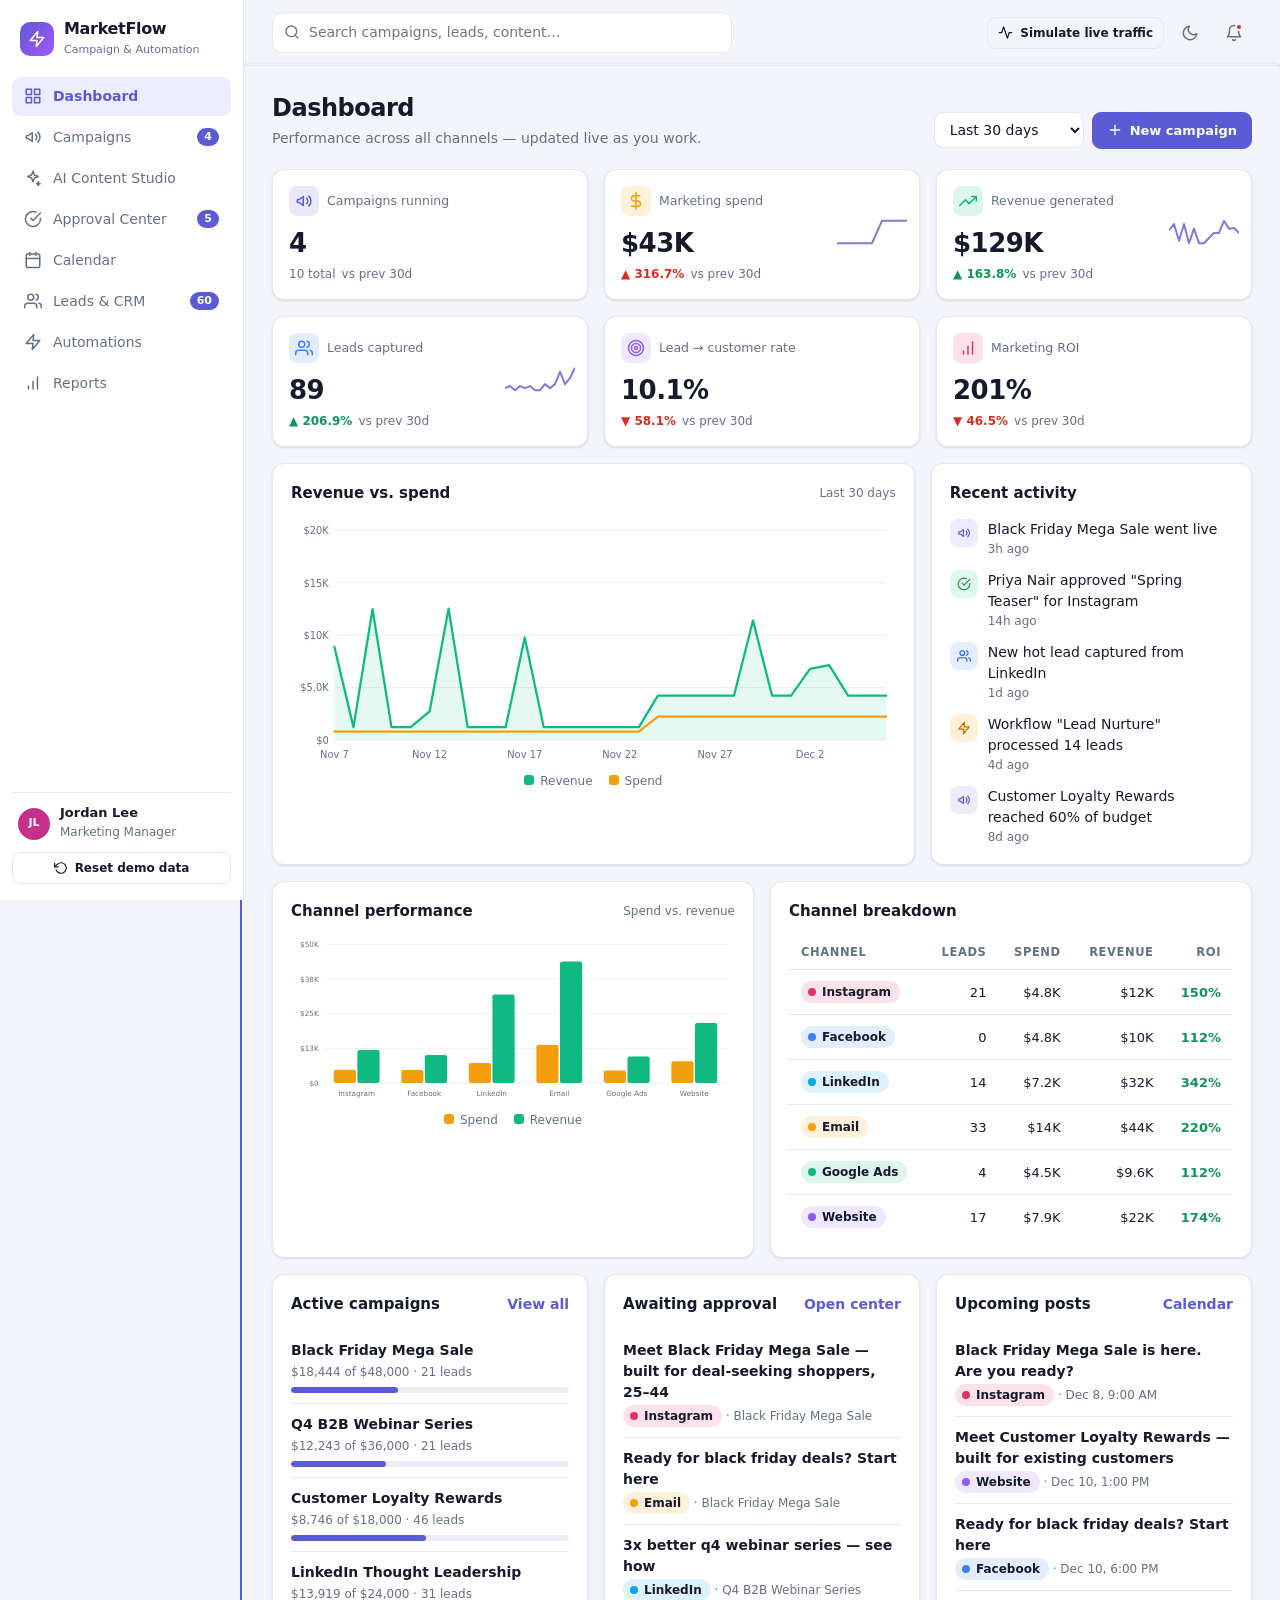
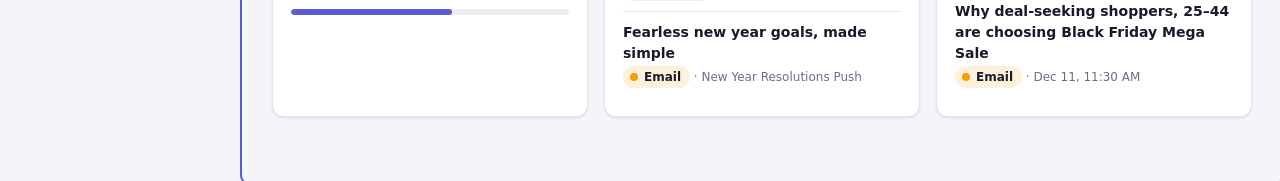
==== index.html @ bf893cd4 "Add MarketFlow marketing operations dashboard Static HTML/CSS/JS app with dashboard, campaign manage" ====
<!doctype html>
<html lang="en" data-theme="light">
<head>
  <meta charset="utf-8">
  <meta name="viewport" content="width=device-width, initial-scale=1">
  <title>MarketFlow — Marketing Campaign & Automation Platform</title>
  <meta name="description" content="MarketFlow: a static, localStorage-powered marketing operations dashboard simulating campaigns, content, approvals, CRM and automation.">
  <link rel="icon" href="data:image/svg+xml,%3Csvg xmlns='http://www.w3.org/2000/svg' viewBox='0 0 32 32'%3E%3Crect width='32' height='32' rx='8' fill='%235b5bd6'/%3E%3Cpath d='M18 5L8 18h7l-1 9 10-13h-7z' fill='white'/%3E%3C/svg%3E">
  <link rel="stylesheet" href="css/styles.css">
  <script>try{var t=JSON.parse(localStorage.getItem('marketflow.v1')||'{}').settings;document.documentElement.setAttribute('data-theme',(t&&t.theme)||(matchMedia('(prefers-color-scheme: dark)').matches?'dark':'light'))}catch(e){}</script>
</head>
<body>
  <div class="app" id="app"><div class="boot">Loading MarketFlow…</div></div>
  <noscript>MarketFlow needs JavaScript enabled.</noscript>
  <script src="js/util.js"></script>
  <script src="js/icons.js"></script>
  <script src="js/contentgen.js"></script>
  <script src="js/store.js"></script>
  <script src="js/charts.js"></script>
  <script src="js/ui.js"></script>
  <script src="js/views/dashboard.js"></script>
  <script src="js/views/campaigns.js"></script>
  <script src="js/views/studio.js"></script>
  <script src="js/views/approvals.js"></script>
  <script src="js/views/calendar.js"></script>
  <script src="js/views/leads.js"></script>
  <script src="js/views/workflows.js"></script>
  <script src="js/views/reports.js"></script>
  <script src="js/app.js"></script>
</body>
</html>
---- css/styles.css ----
/* MarketFlow — styles */
:root{--bg:#f4f5fa;--surface:#fff;--surface2:#f8f9fc;--text:#161a2b;--muted:#667085;--border:#e4e7ee;--primary:#5b5bd6;--primary-h:#4a4ac4;--primary-s:#ececfc;--on-primary:#fff;
--green:#12935a;--green-s:#e3f6ec;--amber:#b86e00;--amber-s:#fff1d6;--red:#d92d20;--red-s:#fde8e6;--blue:#2563eb;--blue-s:#e5eeff;--purple:#7c3aed;--purple-s:#efe8fd;--orange:#d9560b;--orange-s:#ffeadb;--teal:#0f8a8a;--teal-s:#dcf5f3;--grey:#5b6474;--grey-s:#eceef3;
--shadow:0 1px 2px rgba(16,24,40,.05),0 1px 3px rgba(16,24,40,.06);--shadow-l:0 20px 50px rgba(16,24,40,.22);--r:12px;--sbw:244px;--grid:#e9ecf3}
[data-theme=dark]{--bg:#0e1017;--surface:#161925;--surface2:#1b1f2d;--text:#e9ebf2;--muted:#98a1b5;--border:#272c3c;--primary:#8b8bf5;--primary-h:#a0a0fa;--primary-s:#25274a;--on-primary:#10112a;
--green:#4ade9a;--green-s:#133326;--amber:#fbbf4a;--amber-s:#3a2c0d;--red:#ff7b72;--red-s:#40191a;--blue:#7aa7ff;--blue-s:#1b2a4d;--purple:#b794ff;--purple-s:#2c2150;--orange:#ff9a5c;--orange-s:#3d2210;--teal:#4fd6d0;--teal-s:#0f3331;--grey:#aab2c4;--grey-s:#232838;--shadow:0 1px 2px rgba(0,0,0,.4);--shadow-l:0 20px 50px rgba(0,0,0,.6);--grid:#222738}
*{box-sizing:border-box}html{scroll-behavior:smooth}
body{margin:0;font:14px/1.5 Inter,system-ui,-apple-system,"Segoe UI",Roboto,sans-serif;background:var(--bg);color:var(--text);-webkit-font-smoothing:antialiased}
body.noscroll{overflow:hidden}
h1,h2,h3,h4,h5,h6,p{margin:0}h1{font-size:24px;letter-spacing:-.02em}h3{font-size:15px}h4{font-size:14px}
a{color:inherit;text-decoration:none}.link,.lnk{color:var(--primary);font-weight:600;background:none;border:0;padding:0;cursor:pointer;font:inherit;font-weight:600}.link:hover,.lnk:hover{text-decoration:underline}
button{font:inherit;color:inherit;cursor:pointer}button:disabled{opacity:.5;cursor:not-allowed}
:focus-visible{outline:2px solid var(--primary);outline-offset:2px;border-radius:6px}
.muted{color:var(--muted)}.sm{font-size:12px}small{font-size:12px;color:var(--muted)}.block{display:block}.nw{white-space:nowrap}.r{text-align:right}.center{text-align:center;padding:0 0 24px}
.sr{position:absolute;width:1px;height:1px;overflow:hidden;clip:rect(0 0 0 0)}
.ic{flex:none;vertical-align:middle}.pos{color:var(--green);font-weight:600}.neg{color:var(--red);font-weight:600}
.row{display:flex;align-items:center;gap:8px}.row.wrap{flex-wrap:wrap}.end{justify-content:flex-end}.grow{flex:1;min-width:0}.mt{margin-top:14px}.between{display:flex;justify-content:space-between;align-items:center;gap:8px}
.boot{padding:60px;text-align:center;color:var(--muted)}

/* layout */
.app{display:flex;min-height:100vh}
.sidebar{width:var(--sbw);flex:none;background:var(--surface);border-right:1px solid var(--border);display:flex;flex-direction:column;position:sticky;top:0;height:100vh;padding:16px 12px;z-index:30}
.brand{display:flex;gap:10px;align-items:center;padding:4px 8px 18px}.brand b{font-size:16px;letter-spacing:-.02em;display:block;line-height:1.1}.brand small{font-size:11px}
.logo{width:34px;height:34px;border-radius:10px;background:linear-gradient(135deg,#5b5bd6,#a855f7);color:#fff;display:grid;place-items:center}
nav{display:flex;flex-direction:column;gap:2px;flex:1;overflow:auto}
.nav-i{display:flex;align-items:center;gap:11px;padding:9px 12px;border-radius:9px;color:var(--muted);font-weight:500;transition:.15s}
.nav-i:hover{background:var(--surface2);color:var(--text)}.nav-i.on{background:var(--primary-s);color:var(--primary);font-weight:600}
.nav-c:empty{display:none}.nav-c{margin-left:auto;font-style:normal;font-size:11px;font-weight:700;background:var(--primary);color:var(--on-primary);border-radius:99px;padding:1px 7px;min-width:20px;text-align:center}
.side-f{border-top:1px solid var(--border);padding-top:12px;display:flex;flex-direction:column;gap:10px}.me{display:flex;gap:10px;align-items:center;padding:0 6px}.me b{display:block;font-size:13px;line-height:1.2}
.avatar{width:32px;height:32px;border-radius:50%;background:hsl(var(--h) 60% 48%);color:#fff;display:inline-grid;place-items:center;font-size:11px;font-weight:700;flex:none}
.main{flex:1;min-width:0;display:flex;flex-direction:column}
.topbar{position:sticky;top:0;z-index:20;display:flex;align-items:center;gap:12px;padding:12px 28px;background:color-mix(in srgb,var(--bg) 88%,transparent);backdrop-filter:blur(10px);border-bottom:1px solid var(--border)}
.gsearch{position:relative;flex:1;max-width:460px}.gsearch>span{position:absolute;left:12px;top:9px;color:var(--muted)}
.gsearch input{width:100%;padding:9px 12px 9px 36px;border:1px solid var(--border);border-radius:10px;background:var(--surface);color:var(--text)}
.gresults{display:none;position:absolute;top:44px;left:0;right:0;background:var(--surface);border:1px solid var(--border);border-radius:12px;box-shadow:var(--shadow-l);padding:6px;max-height:360px;overflow:auto}.gresults.open{display:block}
.gresults h6{font-size:11px;text-transform:uppercase;letter-spacing:.06em;color:var(--muted);padding:8px 10px 4px}.gresults a{display:flex;gap:8px;align-items:center;padding:7px 10px;border-radius:8px}.gresults a:hover{background:var(--surface2)}.pad{padding:12px}
.top-r{margin-left:auto;display:flex;align-items:center;gap:8px}
.icon-btn{width:36px;height:36px;border-radius:9px;border:1px solid transparent;background:transparent;display:inline-grid;place-items:center;color:var(--muted);position:relative}.icon-btn:hover{background:var(--surface);border-color:var(--border);color:var(--text)}
.only-m{display:none}.dotc{position:absolute;top:7px;right:8px;width:8px;height:8px;border-radius:50%;background:var(--red);border:2px solid var(--bg)}
.bell-w{position:relative}.bell-p{display:none;position:absolute;right:0;top:44px;width:340px;max-width:92vw;background:var(--surface);border:1px solid var(--border);border-radius:12px;box-shadow:var(--shadow-l);padding:6px}.bell-p.open{display:block}
.bell-h{display:flex;justify-content:space-between;padding:8px 10px;border-bottom:1px solid var(--border);margin-bottom:4px}.bell-i{display:flex;gap:10px;padding:8px 10px;font-size:13px}.bell-i small{display:block}
main{outline:0;padding:24px 28px 48px;max-width:1500px;width:100%}
.page-h{display:flex;justify-content:space-between;align-items:flex-end;gap:16px;margin-bottom:20px;flex-wrap:wrap}.page-h p{margin-top:2px}
.fade{animation:fade .35s ease}@keyframes fade{from{opacity:0;transform:translateY(6px)}to{opacity:1;transform:none}}

/* components */
.card{background:var(--surface);border:1px solid var(--border);border-radius:var(--r);padding:18px;box-shadow:var(--shadow);min-width:0}
.card-h{display:flex;justify-content:space-between;align-items:center;gap:8px;margin-bottom:14px;flex-wrap:wrap}.card-h h3{display:flex;align-items:center;gap:6px}
.grid{display:grid;gap:16px;margin-bottom:16px}.kpis{grid-template-columns:repeat(6,1fr)}.kpis5{grid-template-columns:repeat(5,1fr)}.two{grid-template-columns:1fr 1fr}.two-1{grid-template-columns:2fr 1fr}.three{grid-template-columns:repeat(3,1fr)}.seg3{grid-template-columns:repeat(4,1fr)}.span2{grid-column:span 2}
.btn{display:inline-flex;align-items:center;justify-content:center;gap:7px;padding:8px 14px;border-radius:9px;border:1px solid var(--border);background:var(--surface);font-weight:600;font-size:13px;transition:.15s;white-space:nowrap}
.btn:hover:not(:disabled){background:var(--surface2);border-color:color-mix(in srgb,var(--border) 60%,var(--muted))}
.btn.primary{background:var(--primary);border-color:var(--primary);color:var(--on-primary)}.btn.primary:hover:not(:disabled){background:var(--primary-h)}
.btn.success{background:var(--green);border-color:var(--green);color:#fff}[data-theme=dark] .btn.success{color:#0b2a1b}.btn.danger:not(.ghost){background:var(--red);border-color:var(--red);color:#fff}
.btn.ghost{background:transparent}.btn.ghost.danger{color:var(--red)}.btn.sm{padding:6px 10px;font-size:12px}.btn.block{width:100%}
.spin{width:14px;height:14px;border:2px solid currentColor;border-right-color:transparent;border-radius:50%;display:inline-block;animation:sp .6s linear infinite}@keyframes sp{to{transform:rotate(360deg)}}
.badge{display:inline-block;padding:2px 9px;border-radius:99px;font-size:11.5px;font-weight:600;white-space:nowrap}
.badge.grey{background:var(--grey-s);color:var(--grey)}.badge.amber{background:var(--amber-s);color:var(--amber)}.badge.blue{background:var(--blue-s);color:var(--blue)}.badge.green{background:var(--green-s);color:var(--green)}.badge.purple{background:var(--purple-s);color:var(--purple)}.badge.red{background:var(--red-s);color:var(--red)}.badge.orange{background:var(--orange-s);color:var(--orange)}.badge.teal{background:var(--teal-s);color:var(--teal)}
.ch{display:inline-flex;align-items:center;gap:6px;font-size:12px;font-weight:600;padding:2px 9px 2px 7px;border-radius:99px;background:color-mix(in srgb,var(--c) 14%,transparent);color:var(--text);white-space:nowrap}.ch i{width:8px;height:8px;border-radius:50%;background:var(--c)}
.dots{display:flex;gap:4px}.dots i{width:10px;height:10px;border-radius:50%}.dots.lab{flex-wrap:wrap;margin-top:6px}
.bar{height:6px;background:var(--grey-s);border-radius:9px;overflow:hidden;margin-top:6px}.bar i{display:block;height:100%;background:var(--primary);border-radius:9px;transition:width .6s}.bar.sm{height:4px;width:80px}.bar.tall{height:10px}.bar i.hot{background:var(--red)}.bar i.warm{background:var(--orange)}.bar i.cold{background:var(--blue)}
.delta{font-size:12px;font-weight:700}.delta.up{color:var(--green)}.delta.down{color:var(--red)}.delta.flat{color:var(--muted)}
.kpi{display:flex;flex-direction:column;gap:2px;position:relative;overflow:hidden;padding:16px}.kpi-h{display:flex;align-items:center;gap:8px;font-size:12.5px}.kpi-i{width:30px;height:30px;border-radius:8px;display:grid;place-items:center;color:var(--c);background:color-mix(in srgb,var(--c) 14%,transparent)}
.kpi-v{font-size:26px;font-weight:700;letter-spacing:-.02em;margin-top:6px}.kpi-f{display:flex;gap:6px;align-items:center}.sec .btn{text-transform:none;letter-spacing:0;color:var(--text)}.kpi-s{position:absolute;right:12px;top:48px;width:70px;height:28px;color:var(--c,var(--primary));opacity:.8}.kpi.sm .kpi-v{font-size:22px}.spark{width:100%;height:100%}
.feed{list-style:none;padding:0;margin:0;display:flex;flex-direction:column;gap:12px}.feed li,.bell-i{display:flex;gap:10px}.feed small,.bell-i small{display:block}
.ai{width:28px;height:28px;border-radius:8px;display:grid;place-items:center;flex:none;background:var(--primary-s);color:var(--primary)}.ai.lead{background:var(--blue-s);color:var(--blue)}.ai.approval{background:var(--green-s);color:var(--green)}.ai.workflow{background:var(--amber-s);color:var(--amber)}.ai.calendar{background:var(--purple-s);color:var(--purple)}
.mini-row{display:block;width:100%;text-align:left;background:none;border:0;border-bottom:1px solid var(--border);padding:10px 0;cursor:pointer}.mini-row:last-child{border:0}.mini-row:hover b{color:var(--primary)}.mini-row small{display:block;margin-top:2px}
.empty{text-align:center;padding:30px 16px;color:var(--muted)}.empty .ic{opacity:.5}.empty h4{color:var(--text);margin:8px 0 2px}
/* tables */
.tbl-w{overflow-x:auto}.tbl{width:100%;border-collapse:collapse;font-size:13px}.tbl th{text-align:left;font-size:11.5px;text-transform:uppercase;letter-spacing:.05em;color:var(--muted);font-weight:600;padding:8px 12px;border-bottom:1px solid var(--border);white-space:nowrap}.tbl th.r{text-align:right}
.tbl td{padding:11px 12px;border-bottom:1px solid var(--border);vertical-align:middle}.tbl tr:last-child td{border-bottom:0}.tbl.hover tbody tr{cursor:pointer}.tbl.hover tbody tr:hover,.tbl.hover tbody tr:focus-visible{background:var(--surface2)}
.th-b{background:none;border:0;padding:0;font:inherit;text-transform:inherit;letter-spacing:inherit;color:inherit;font-weight:inherit;display:inline-flex;gap:4px;align-items:center}.th-b:hover{color:var(--text)}.arr{font-size:9px;color:var(--primary)}
.who{display:flex;gap:10px;align-items:center}
.toolbar{display:flex;gap:10px;flex-wrap:wrap;margin-bottom:12px}.search{position:relative;flex:1;min-width:220px}.search .ic{position:absolute;left:11px;top:9px;color:var(--muted)}
input,select,textarea{font:inherit;color:var(--text);background:var(--surface);border:1px solid var(--border);border-radius:9px;padding:8px 11px;width:100%}.search input{padding-left:34px}
select{width:auto;padding-right:28px}.f select,.sel select{width:100%}textarea{resize:vertical}input:disabled,textarea[readonly],select:disabled{background:var(--surface2);color:var(--muted)}
input:focus,select:focus,textarea:focus{outline:2px solid color-mix(in srgb,var(--primary) 40%,transparent);border-color:var(--primary)}
input[type=checkbox]{width:auto;accent-color:var(--primary)}
.pager{display:flex;justify-content:space-between;align-items:center;padding-top:12px;gap:8px;flex-wrap:wrap}.pg{min-width:30px;height:30px;border:1px solid var(--border);background:var(--surface);border-radius:8px;margin-left:4px}.pg.on{background:var(--primary);color:var(--on-primary);border-color:var(--primary)}
.pipe{display:flex;gap:10px;margin-bottom:16px;overflow-x:auto;padding-bottom:2px}.pipe-i{flex:1;min-width:110px;text-align:left;background:var(--surface);border:1px solid var(--border);border-radius:var(--r);padding:12px 14px}.pipe-i b{display:block;font-size:20px}.pipe-i span{color:var(--muted);font-size:12.5px}.pipe-i.on{border-color:var(--primary);background:var(--primary-s)}
.tabs{display:flex;gap:4px;border-bottom:1px solid var(--border);margin-bottom:16px;overflow-x:auto}.tab{background:none;border:0;padding:10px 14px;color:var(--muted);font-weight:600;border-bottom:2px solid transparent;white-space:nowrap}.tab.on{color:var(--primary);border-color:var(--primary)}.tab em{font-style:normal;margin-left:6px;background:var(--grey-s);color:var(--grey);border-radius:99px;font-size:11px;padding:1px 7px}.tab.on em{background:var(--primary-s);color:var(--primary)}
.seg{display:inline-flex;border:1px solid var(--border);border-radius:9px;overflow:hidden;background:var(--surface)}.seg button{border:0;background:none;padding:7px 14px;font-weight:600;color:var(--muted)}.seg button.on{background:var(--primary);color:var(--on-primary)}
.chips{display:flex;flex-wrap:wrap;gap:8px}.chip-c{cursor:pointer}.chip-c input{position:absolute;opacity:0}.chip-c span{display:inline-block;padding:5px 12px;border-radius:99px;border:1px solid var(--border);font-weight:600;font-size:12.5px}.chip-c input:checked+span{background:color-mix(in srgb,var(--c) 16%,transparent);border-color:var(--c)}.chip-c input:focus-visible+span{outline:2px solid var(--primary)}
.chip-f{display:inline-flex;align-items:center;gap:6px;border:1px solid var(--border);background:var(--surface);border-radius:99px;padding:4px 11px;font-size:12px;font-weight:600;opacity:.5}.chip-f i{width:8px;height:8px;border-radius:50%;background:var(--c)}.chip-f.on{opacity:1;border-color:var(--c)}
/* forms */
.form{display:grid;grid-template-columns:1fr 1fr;gap:14px}.form.one{grid-template-columns:1fr}.f{display:flex;flex-direction:column;gap:5px;font-weight:600;font-size:12.5px;border:0;padding:0;margin:0;min-width:0}.f legend{padding:0;margin-bottom:6px}.full{grid-column:1/-1}.f small{font-weight:400}.f.check{flex-direction:row;align-items:center;font-weight:500}
.dur{flex-direction:row;gap:10px}.dur label{flex:1;display:flex;flex-direction:column;gap:5px}.err{color:var(--red);font-size:12.5px;min-height:0}
.banner{display:flex;gap:10px;padding:10px 12px;border-radius:10px;margin-bottom:12px;font-size:13px;align-items:flex-start}.banner.red{background:var(--red-s);color:var(--red)}.banner.orange{background:var(--orange-s);color:var(--orange)}.banner.blue{background:var(--blue-s);color:var(--blue)}.banner.amber{background:var(--amber-s);color:var(--amber)}.banner b,.banner div{color:inherit}.banner .lnk{color:inherit;text-decoration:underline}
/* overlays */
.modal-ov,.drawer-ov{position:fixed;inset:0;background:rgba(8,10,20,.5);z-index:100;display:flex;opacity:0;transition:opacity .2s;backdrop-filter:blur(2px)}.modal-ov{align-items:center;justify-content:center;padding:16px}.drawer-ov{justify-content:flex-end}.show{opacity:1}
.modal{background:var(--surface);border-radius:16px;width:100%;max-width:540px;max-height:92vh;display:flex;flex-direction:column;box-shadow:var(--shadow-l);transform:translateY(12px) scale(.98);transition:.2s}.modal.sm{max-width:420px}.modal.lg{max-width:780px}.show .modal{transform:none}
.drawer{background:var(--surface);width:100%;max-width:560px;height:100%;display:flex;flex-direction:column;box-shadow:var(--shadow-l);transform:translateX(30px);transition:.22s}.show .drawer{transform:none}
.modal-h,.drawer-h{display:flex;justify-content:space-between;align-items:center;gap:10px;padding:16px 20px;border-bottom:1px solid var(--border)}.modal-h h3,.drawer-h h3{font-size:16px;display:flex;gap:10px;align-items:center;flex-wrap:wrap}
.modal-b,.drawer-b{padding:20px;overflow:auto;flex:1}.modal-b{display:flex;flex-direction:column;gap:12px}.modal-b>*{flex:none}.modal-f,.drawer-f{display:flex;justify-content:flex-end;gap:8px;padding:14px 20px;border-top:1px solid var(--border);flex-wrap:wrap}
.pv-mini{margin-bottom:14px;max-height:240px;overflow:auto}
#toasts{position:fixed;right:18px;bottom:18px;z-index:200;display:flex;flex-direction:column;gap:8px;max-width:min(380px,calc(100vw - 36px))}
.toast{display:flex;gap:10px;align-items:flex-start;padding:12px 14px;background:var(--text);color:var(--bg);border-radius:12px;box-shadow:var(--shadow-l);transform:translateY(12px);opacity:0;transition:.25s;font-size:13px}.toast.show{transform:none;opacity:1}.toast .t-ic{color:#4ade9a}.toast.error .t-ic{color:#ff8a80}.toast.info .t-ic{color:#8fb4ff}.toast .badge{margin-right:2px}
.tip{position:fixed;z-index:300;pointer-events:none;background:var(--text);color:var(--bg);padding:7px 10px;border-radius:8px;font-size:12px;box-shadow:var(--shadow-l);display:none}.tip .dot{display:inline-block;width:8px;height:8px;border-radius:50%;margin-right:5px}
#topbar-load{position:fixed;top:0;left:0;height:3px;background:linear-gradient(90deg,var(--primary),#a855f7);z-index:300;width:0}
.skel{background:linear-gradient(90deg,var(--surface) 25%,var(--surface2) 50%,var(--surface) 75%);background-size:200% 100%;animation:sh 1.1s infinite;border-radius:var(--r);height:96px;border:1px solid var(--border)}.skel.big{height:260px}.skel-grid{display:grid;grid-template-columns:repeat(4,1fr);gap:16px;margin-bottom:16px}.skel-grid.two{grid-template-columns:1fr 1fr}.skel-grid+.skel{margin-bottom:16px}@keyframes sh{to{background-position:-200% 0}}
.shimmer{animation:sh 1s infinite;background:linear-gradient(90deg,transparent 25%,var(--surface2) 50%,transparent 75%);background-size:200% 100%}
/* charts */
.chart{width:100%;height:auto;display:block}.chart .gl{stroke:var(--grid);stroke-width:1}.chart .axis{fill:var(--muted);font-size:10.5px}.chart .hit{fill:transparent}.chart .hit:hover{fill:var(--primary);opacity:.07}.chart .cbar{transition:opacity .15s}.chart .cbar:hover{opacity:.8}
.legend{display:flex;gap:16px;justify-content:center;margin-top:8px;font-size:12px;color:var(--muted)}.legend i{display:inline-block;width:10px;height:10px;border-radius:3px;margin-right:6px}
.donut{display:flex;align-items:center;gap:16px;flex-wrap:wrap;justify-content:center}.donut svg{width:170px;height:170px;flex:none}.d-big{font-size:26px;font-weight:700;fill:var(--text)}.d-small{font-size:11px;fill:var(--muted)}.dseg{cursor:pointer}.d-leg{list-style:none;padding:0;margin:0;flex:1;min-width:140px;display:flex;flex-direction:column;gap:6px}.d-leg li{display:flex;align-items:center;gap:8px;font-size:12.5px}.d-leg i{width:10px;height:10px;border-radius:3px}.d-leg span{flex:1}
.hbars{display:flex;flex-direction:column;gap:10px}.hb{display:grid;grid-template-columns:minmax(90px,36%) 1fr 62px;gap:10px;align-items:center;font-size:12.5px}.hb-l{white-space:nowrap;overflow:hidden;text-overflow:ellipsis}.hb-t{background:var(--grey-s);border-radius:6px;height:14px;overflow:hidden}.hb-f{height:100%;border-radius:6px;transition:width .6s}.hb-v{text-align:right;font-weight:600}
.funnel{display:flex;flex-direction:column;gap:10px}.fn{display:grid;grid-template-columns:1fr 130px;gap:12px;align-items:center}.fn-bar{background:var(--primary);color:var(--on-primary);border-radius:8px;padding:8px 12px;font-weight:600;font-size:12.5px;min-width:90px;transition:width .6s}.fn-v b{display:block}
.top-c{list-style:none;margin:0;padding:0}.top-c li{display:flex;gap:12px;align-items:center;padding:10px 0;border-bottom:1px solid var(--border)}.top-c li:last-child{border:0}.rk{width:24px;height:24px;border-radius:50%;background:var(--primary-s);color:var(--primary);display:grid;place-items:center;font-weight:700;font-size:12px;flex:none}
/* detail */
.stepper{display:flex;margin-bottom:16px}.step{flex:1;display:flex;flex-direction:column;align-items:center;gap:4px;font-size:11px;color:var(--muted);position:relative}.step i{width:24px;height:24px;border-radius:50%;background:var(--grey-s);display:grid;place-items:center;font-style:normal;font-weight:700;font-size:11px;z-index:1}.step::before{content:"";position:absolute;top:12px;left:-50%;width:100%;height:2px;background:var(--grey-s)}.step:first-child::before{display:none}.step.done i,.step.now i{background:var(--primary);color:var(--on-primary)}.step.done::before,.step.now::before{background:var(--primary)}.step.now span{color:var(--primary);font-weight:700}
.brief{margin-bottom:14px;color:var(--muted)}.kv{display:grid;grid-template-columns:1fr 1fr;gap:12px;margin:14px 0}.kv div small,.mgrid small{display:block}.kv b{font-weight:600}
.mgrid{display:grid;grid-template-columns:repeat(3,1fr);gap:10px;margin-bottom:14px}.mgrid>div{background:var(--surface2);border-radius:10px;padding:10px 12px}.mgrid b{font-size:17px}.mgrid.sm b{font-size:15px}
.sec{margin:18px 0 8px;font-size:12px;text-transform:uppercase;letter-spacing:.06em;color:var(--muted)}.clist{list-style:none;margin:0;padding:0}.clist li{display:flex;gap:10px;align-items:center;padding:8px 0;border-bottom:1px solid var(--border)}.clist li a,.clist li .lnk{flex:1;min-width:0;display:flex;gap:8px;align-items:center;overflow:hidden;color:var(--text)}.clist .t{overflow:hidden;text-overflow:ellipsis;white-space:nowrap}
.lead-h{display:flex;gap:14px;align-items:center;margin-bottom:6px}.lead-h .avatar{width:52px;height:52px;font-size:17px}.lead-h>div{flex:1}
.score{display:inline-flex;align-items:center;gap:6px;font-size:12px;font-weight:600;padding:2px 10px 2px 3px;border-radius:99px}.score b{background:var(--sc);border-radius:99px;min-width:26px;text-align:center;padding:1px 6px;font-size:12px;color:#fff}.score.hot{--sc:#d92d20;color:var(--red);background:var(--red-s)}.score.warm{--sc:#d9560b;color:var(--orange);background:var(--orange-s)}.score.cold{--sc:#2563eb;color:var(--blue);background:var(--blue-s)}.scorebar{margin:14px 0}
.tl{list-style:none;padding:0;margin:0;display:flex;flex-direction:column;gap:12px}.tl li{display:flex;gap:10px}.tl small{display:block}.ti{width:24px;height:24px;border-radius:50%;background:var(--primary-s);color:var(--primary);display:grid;place-items:center;flex:none}
.seg-c{text-align:left;display:flex;flex-direction:column;gap:2px;cursor:pointer}.seg-c.plain{cursor:default}.seg-c b{font-size:28px;letter-spacing:-.02em}.seg-c.hot{border-left:4px solid var(--red)}.seg-c.warm{border-left:4px solid var(--orange)}.seg-c.cold{border-left:4px solid var(--blue)}.seg-c.on{outline:2px solid var(--primary)}.seg-c span{font-weight:600;color:var(--muted)}
/* studio */
.studio{display:grid;grid-template-columns:360px 1fr;gap:16px;align-items:start}.col{display:flex;flex-direction:column;gap:16px;min-width:0}.col.wide{display:grid;grid-template-columns:1fr 1fr;align-items:start}.col.wide>.card:only-child{grid-column:1/-1}
.libs{display:flex;flex-direction:column;gap:6px;max-height:420px;overflow:auto}.lib{display:flex;flex-wrap:wrap;gap:6px 8px;align-items:center;text-align:left;border:1px solid var(--border);background:var(--surface);border-radius:10px;padding:8px 10px}.lib.on{border-color:var(--primary);background:var(--primary-s)}.lib .t{flex-basis:100%;order:3;font-size:12.5px;overflow:hidden;text-overflow:ellipsis;white-space:nowrap}
.ideas{display:flex;flex-direction:column;gap:6px;margin-top:4px}.idea{text-align:left;border:1px dashed var(--border);background:var(--surface2);border-radius:8px;padding:7px 10px;font-size:12.5px}.idea:hover{border-color:var(--primary)}
.pv-wrap{display:flex;justify-content:center;border-radius:10px;padding:4px}
.pv{background:var(--surface);border:1px solid var(--border);border-radius:12px;overflow:hidden;width:100%;max-width:420px;font-size:13px;color:var(--text);text-align:left}.pv p{padding:8px 12px;line-height:1.45}.pv.compact{font-size:12px}.pv.compact .pv-img{aspect-ratio:2/1}
.pv-top{display:flex;gap:10px;align-items:center;padding:10px 12px}.pv-top small{display:block;line-height:1.1}.pv-top b{font-size:13px;line-height:1.2;display:block}.pv-av{width:34px;height:34px;border-radius:50%;background:linear-gradient(135deg,#5b5bd6,#a855f7);color:#fff;display:grid;place-items:center;font-size:11px;font-weight:800;flex:none}
.pv-img{aspect-ratio:1;background:linear-gradient(135deg,hsl(var(--h) 75% 55%),hsl(calc(var(--h) + 50) 75% 42%));display:grid;place-items:center;padding:20px;text-align:center;color:#fff;font-weight:800;font-size:19px;line-height:1.2;text-shadow:0 2px 10px rgba(0,0,0,.25)}.pv-img.wide{aspect-ratio:1.91}.pv-img.short{aspect-ratio:2.4;font-size:16px}
.pv-acts{display:flex;gap:14px;padding:8px 12px 0}.pv-acts.txt{justify-content:space-around;border-top:1px solid var(--border);margin-top:8px;padding:8px;color:var(--muted);font-size:12px}.pv-acts.txt span{display:inline-flex;gap:5px;align-items:center}
.pv-tags{display:block;padding:0 12px 10px;color:var(--blue);font-size:12.5px}.pv-cta{display:flex;justify-content:space-between;align-items:center;gap:10px;background:var(--surface2);padding:10px 12px}.pv-cta b{display:block;font-size:12.5px}.pv-cta button{border:0;background:var(--grey-s);padding:6px 12px;border-radius:6px;font-weight:600;font-size:12px}
.em .em-h{padding:10px 14px;background:var(--surface2);border-bottom:1px solid var(--border);display:flex;flex-direction:column;gap:2px}.em-b{padding-bottom:14px}.em-hero{background:linear-gradient(135deg,hsl(var(--h) 70% 52%),hsl(calc(var(--h) + 40) 70% 40%));color:#fff;font-weight:800;font-size:18px;padding:26px 18px;line-height:1.2}.em-b p{padding:12px 16px}
.em-btn{display:inline-block;margin:0 16px;background:var(--primary);color:var(--on-primary);padding:8px 18px;border-radius:8px;font-weight:700;font-size:13px}
.ga{padding:12px 14px}.ga h4{color:var(--blue);font-size:17px;margin:4px 0 2px;font-weight:500}.ga p{padding:0;color:var(--muted)}.ga small b{border:1px solid currentColor;border-radius:4px;padding:0 4px;margin-right:4px;color:var(--text)}
.web-bar{display:flex;gap:5px;align-items:center;background:var(--surface2);padding:8px 12px;border-bottom:1px solid var(--border)}.web-bar i{width:9px;height:9px;border-radius:50%;background:var(--grey-s)}.web-bar span{margin-left:8px;font-size:11px;color:var(--muted)}.web-hero{padding:24px 18px 20px;background:linear-gradient(135deg,hsl(var(--h) 80% 96%),hsl(calc(var(--h) + 40) 80% 92%));color:#1a1d29}.web-hero h4{font-size:20px;line-height:1.2}.web-hero p{padding:8px 0 12px}.web-hero .em-btn{margin:0}
/* approvals */
.ap-list{display:flex;flex-direction:column;gap:14px}.ap-card{display:grid;grid-template-columns:320px 1fr;gap:18px;background:var(--surface);border:1px solid var(--border);border-radius:var(--r);padding:16px;box-shadow:var(--shadow)}.ap-info{display:flex;flex-direction:column;gap:8px;min-width:0}.ap-pv{max-height:380px;overflow:auto;border-radius:10px}
.thread{display:flex;flex-direction:column;gap:8px}.cm{background:var(--surface2);border-radius:10px;padding:8px 12px}.cm p{padding:2px 0 0;font-size:13px}
/* calendar */
.cal-bar{display:flex;justify-content:space-between;align-items:center;gap:12px;flex-wrap:wrap;margin-bottom:14px}.cal-t{font-size:18px;min-width:190px;text-align:center}
.cal-h{display:grid;grid-template-columns:repeat(7,1fr);font-size:11.5px;color:var(--muted);text-transform:uppercase;letter-spacing:.05em;font-weight:600;margin-bottom:6px;padding:0 4px}
.cal-g{display:grid;grid-template-columns:repeat(7,1fr);border-top:1px solid var(--border);border-left:1px solid var(--border)}
.cal-c{border-right:1px solid var(--border);border-bottom:1px solid var(--border);min-height:112px;padding:4px;display:flex;flex-direction:column;gap:3px;min-width:0;transition:background .1s}.cal.week .cal-c{min-height:360px}.cal-c.out{background:var(--surface2);opacity:.6}.cal-c.past .dn{opacity:.5}.cal-c.today{background:var(--primary-s)}.cal-c.over{background:color-mix(in srgb,var(--primary) 18%,transparent);outline:2px dashed var(--primary);outline-offset:-3px}
.dn{font-size:12px;font-weight:700;padding:2px 4px}.cal-c.today .dn{color:var(--primary)}.dn small{display:inline;text-transform:uppercase;margin-right:3px}.more{padding-left:6px}
.cal-ev{display:flex;align-items:center;gap:5px;background:color-mix(in srgb,var(--c) 16%,var(--surface));border-left:3px solid var(--c);border-radius:5px;padding:2px 6px;font-size:11.5px;cursor:pointer;overflow:hidden;white-space:nowrap}.cal-ev[draggable=true]{cursor:grab}.cal-ev.drag{opacity:.4}.cal-ev i{display:none}.cal-ev .tm{font-weight:700;flex:none}.cal-ev .tt{overflow:hidden;text-overflow:ellipsis}
.cal-ev.published{opacity:.6}.cal-ev.pending{border-left-style:dashed;background:repeating-linear-gradient(45deg,color-mix(in srgb,var(--c) 10%,var(--surface)),color-mix(in srgb,var(--c) 10%,var(--surface)) 6px,var(--surface) 6px,var(--surface) 12px)}
.unsched{display:flex;flex-wrap:wrap;gap:8px;align-items:center;background:var(--teal-s);border-radius:10px;padding:10px 12px;margin-bottom:14px}.unsched b{color:var(--teal);display:flex;gap:6px;align-items:center;font-size:12.5px}.unsched .cal-ev{max-width:260px}
.lg2{margin-top:12px}.lg2 i{border-radius:3px}.ev-s{background:var(--primary)}.ev-p{background:repeating-linear-gradient(45deg,var(--primary),var(--primary) 2px,transparent 2px,transparent 4px)}.ev-d{background:var(--grey)}
.cal-d{display:grid;grid-template-columns:1fr 1fr;gap:20px}
/* workflows */
.wf-layout{display:grid;grid-template-columns:280px 1fr;gap:16px;margin-bottom:16px;align-items:start}.wf-list{display:flex;flex-direction:column;gap:8px}.wf-i{display:flex;justify-content:space-between;align-items:center;gap:8px;background:var(--surface);border:1px solid var(--border);border-radius:var(--r);padding:12px 14px;cursor:pointer}.wf-i.on{border-color:var(--primary);background:var(--primary-s)}.wf-i small{display:block}
.switch{width:38px;height:22px;border-radius:99px;border:0;background:var(--grey-s);position:relative;flex:none;transition:.2s;padding:0}.switch i{position:absolute;top:3px;left:3px;width:16px;height:16px;border-radius:50%;background:#fff;transition:.2s;box-shadow:0 1px 2px rgba(0,0,0,.3)}.switch.on{background:var(--green)}.switch.on i{left:19px}
.canvas{display:flex;flex-direction:column;align-items:center;padding:20px 10px;background:radial-gradient(var(--grid) 1px,transparent 1px) 0 0/18px 18px;border-radius:12px;border:1px dashed var(--border);overflow-x:auto}
.node{display:flex;gap:12px;align-items:flex-start;text-align:left;background:var(--surface);border:2px solid var(--border);border-radius:14px;padding:12px 16px;min-width:290px;max-width:360px;box-shadow:var(--shadow);transition:.25s}.node:hover{border-color:var(--primary);transform:translateY(-1px)}.node small{display:block}.node b{display:block}.node em{font-style:normal;font-size:12px;color:var(--muted)}
.ni{width:36px;height:36px;border-radius:10px;display:grid;place-items:center;flex:none;background:var(--primary-s);color:var(--primary)}.node.nscore .ni{background:var(--purple-s);color:var(--purple)}.node.nseg .ni{background:var(--amber-s);color:var(--amber)}.node.act{min-width:0;width:100%}.node.act.hot .ni{background:var(--red-s);color:var(--red)}.node.act.warm .ni{background:var(--orange-s);color:var(--orange)}.node.act.cold .ni{background:var(--blue-s);color:var(--blue)}
.node.run{border-color:var(--primary);box-shadow:0 0 0 5px color-mix(in srgb,var(--primary) 25%,transparent);animation:pulse .8s infinite}.node.done{border-color:var(--green)}@keyframes pulse{50%{box-shadow:0 0 0 9px color-mix(in srgb,var(--primary) 10%,transparent)}}
.conn.v{width:2px;height:26px;background:var(--border);position:relative}.conn.v::after{content:"";position:absolute;bottom:-1px;left:-4px;border:5px solid transparent;border-top:7px solid var(--border);border-bottom:0}.conn.short{height:18px}
.fan{width:66%;max-width:640px;height:2px;background:var(--border);margin-top:-1px}.branches{display:grid;grid-template-columns:repeat(3,minmax(170px,1fr));gap:14px;width:100%;max-width:720px}.branch{display:flex;flex-direction:column;align-items:center}.branch .conn:first-of-type{height:18px}
.blabel{font-weight:700;font-size:12px;padding:2px 12px;border-radius:99px;margin-top:0}.blabel.hot{background:var(--red-s);color:var(--red)}.blabel.warm{background:var(--orange-s);color:var(--orange)}.blabel.cold{background:var(--blue-s);color:var(--blue)}
.wf-out{margin-top:14px;padding:11px 14px;border-radius:10px;background:var(--surface2);display:flex;gap:8px;align-items:center;flex-wrap:wrap}
.prog{margin-top:6px}
.split{display:inline-flex}
@media print{.sidebar,.topbar,.btn,.toolbar,#toasts{display:none!important}main{padding:0}.card{break-inside:avoid;box-shadow:none}}
/* responsive */
@media(max-width:1280px){.kpis{grid-template-columns:repeat(3,1fr)}.kpis5{grid-template-columns:repeat(3,1fr)}.studio{grid-template-columns:320px 1fr}.col.wide{grid-template-columns:1fr}}
@media(max-width:1000px){.two,.two-1,.three{grid-template-columns:1fr}.span2{grid-column:auto}.seg3{grid-template-columns:repeat(2,1fr)}.studio,.wf-layout,.ap-card,.cal-d{grid-template-columns:1fr}}
@media(max-width:900px){.sidebar{position:fixed;left:0;top:0;transform:translateX(-100%);transition:.25s;box-shadow:var(--shadow-l)}.sidebar.open{transform:none}.scrim{display:none;position:fixed;inset:0;background:rgba(8,10,20,.5);z-index:25}body.menu-open .scrim{display:block}.only-m{display:inline-grid}.topbar{padding:10px 14px}main{padding:16px 14px 40px}.hide-s{display:none}}
@media(max-width:600px){.kpis,.kpis5{grid-template-columns:1fr 1fr}.form{grid-template-columns:1fr}.dur{flex-direction:column}.cal-c{min-height:70px}.cal-ev .tt{display:none}.cal-ev{padding:2px 4px}.cal-ev .tm{font-size:10px}.cal-t{min-width:0;font-size:15px}.seg3{grid-template-columns:1fr 1fr}.branches{grid-template-columns:1fr}.fan{display:none}.hb{grid-template-columns:80px 1fr 52px}.fn{grid-template-columns:1fr}.node{min-width:0;width:100%}.cal.week .cal-g{grid-template-columns:1fr}.cal.week .cal-h{display:none}.cal.week .cal-c{min-height:0}.skel-grid{grid-template-columns:1fr 1fr}.mgrid{grid-template-columns:1fr 1fr}}
@media(prefers-reduced-motion:reduce){*{animation:none!important;transition:none!important}}
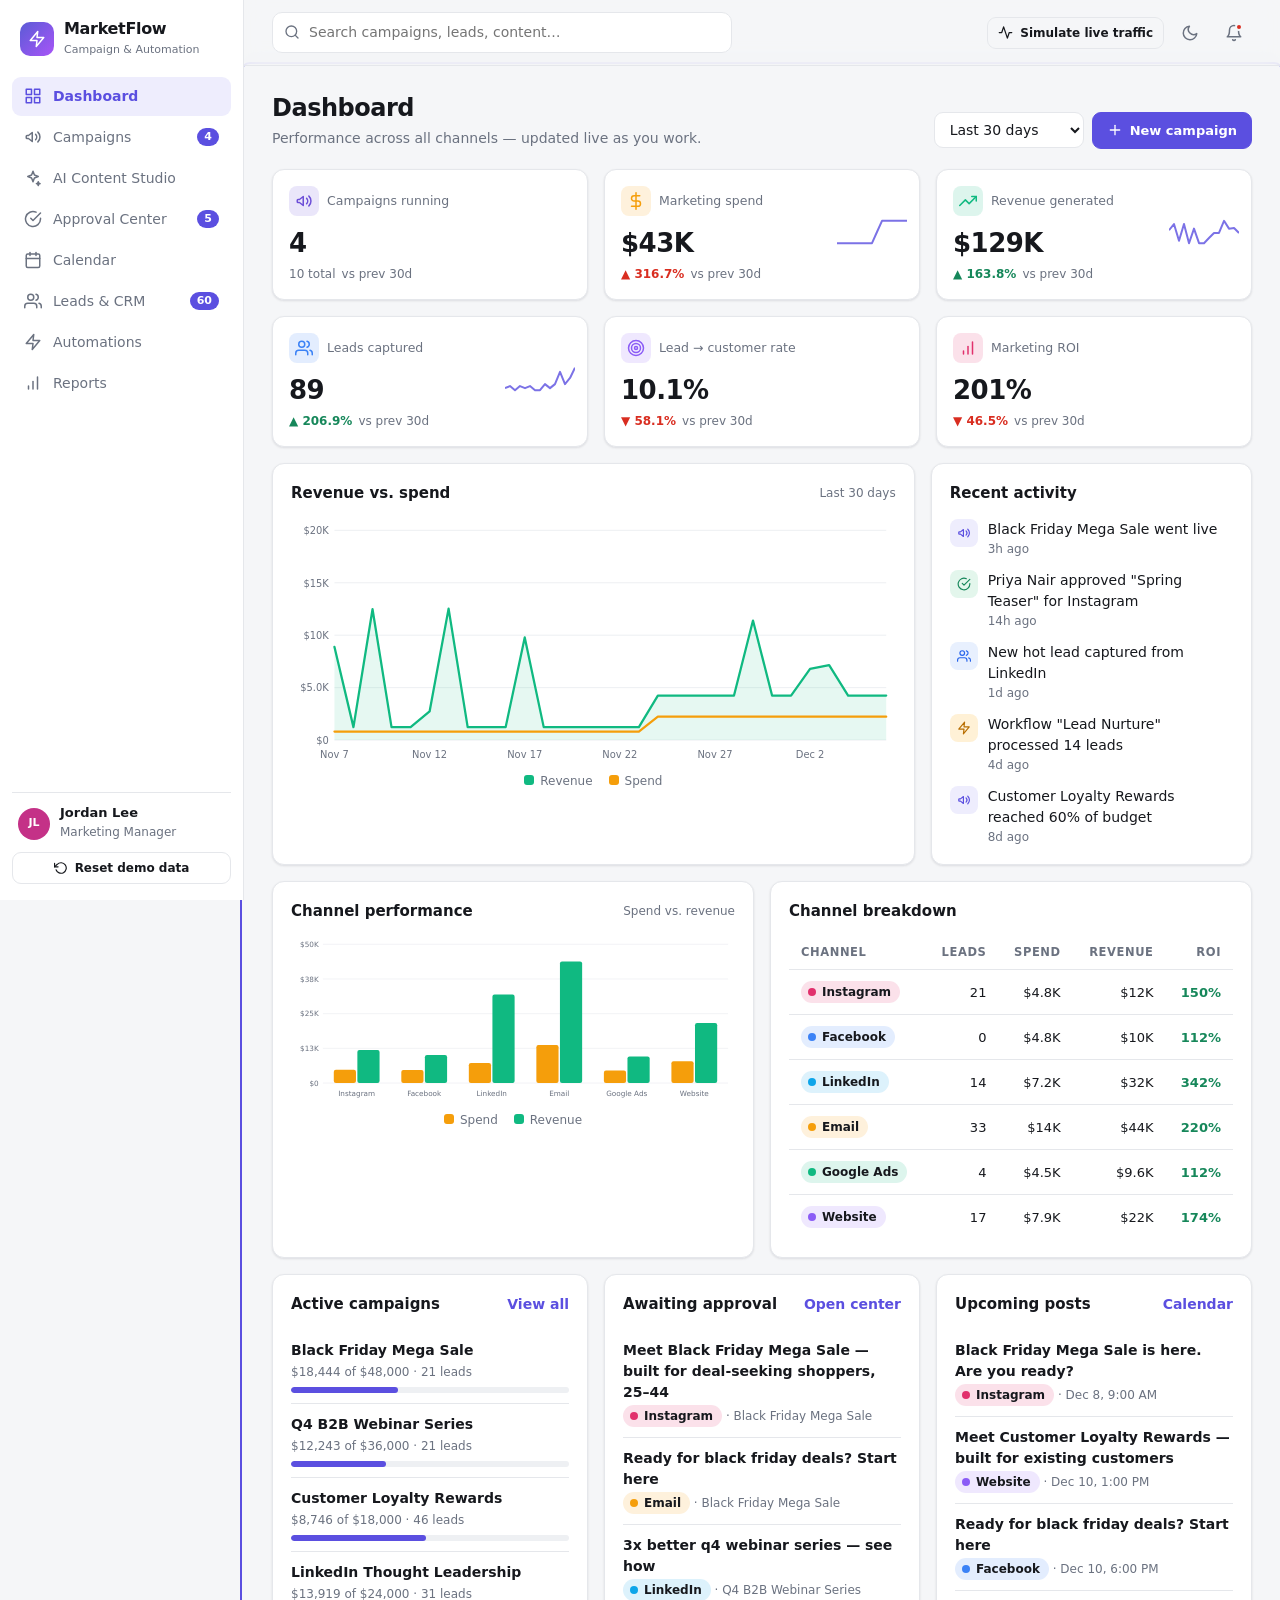
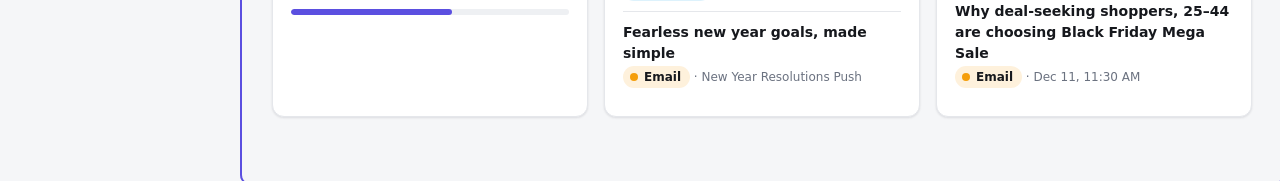
==== commit 6d6c7c22: "Clean neutral light theme; default to light Co-Authored-By: Claude Sonnet 5.5 <noreply@anthropic.com" ====
--- a/index.html
+++ b/index.html
@@ -7,7 +7,7 @@
   <meta name="description" content="MarketFlow: a static, localStorage-powered marketing operations dashboard simulating campaigns, content, approvals, CRM and automation.">
   <link rel="icon" href="data:image/svg+xml,%3Csvg xmlns='http://www.w3.org/2000/svg' viewBox='0 0 32 32'%3E%3Crect width='32' height='32' rx='8' fill='%235b5bd6'/%3E%3Cpath d='M18 5L8 18h7l-1 9 10-13h-7z' fill='white'/%3E%3C/svg%3E">
   <link rel="stylesheet" href="css/styles.css">
-  <script>try{var t=JSON.parse(localStorage.getItem('marketflow.v1')||'{}').settings;document.documentElement.setAttribute('data-theme',(t&&t.theme)||(matchMedia('(prefers-color-scheme: dark)').matches?'dark':'light'))}catch(e){}</script>
+  <script>try{var t=JSON.parse(localStorage.getItem('marketflow.v1')||'{}').settings;document.documentElement.setAttribute('data-theme',(t&&t.theme)||'light')}catch(e){}</script>
 </head>
 <body>
   <div class="app" id="app"><div class="boot">Loading MarketFlow…</div></div>
--- a/css/styles.css
+++ b/css/styles.css
@@ -1,9 +1,9 @@
 /* MarketFlow — styles */
-:root{--bg:#f4f5fa;--surface:#fff;--surface2:#f8f9fc;--text:#161a2b;--muted:#667085;--border:#e4e7ee;--primary:#5b5bd6;--primary-h:#4a4ac4;--primary-s:#ececfc;--on-primary:#fff;
---green:#12935a;--green-s:#e3f6ec;--amber:#b86e00;--amber-s:#fff1d6;--red:#d92d20;--red-s:#fde8e6;--blue:#2563eb;--blue-s:#e5eeff;--purple:#7c3aed;--purple-s:#efe8fd;--orange:#d9560b;--orange-s:#ffeadb;--teal:#0f8a8a;--teal-s:#dcf5f3;--grey:#5b6474;--grey-s:#eceef3;
---shadow:0 1px 2px rgba(16,24,40,.05),0 1px 3px rgba(16,24,40,.06);--shadow-l:0 20px 50px rgba(16,24,40,.22);--r:12px;--sbw:244px;--grid:#e9ecf3}
-[data-theme=dark]{--bg:#0e1017;--surface:#161925;--surface2:#1b1f2d;--text:#e9ebf2;--muted:#98a1b5;--border:#272c3c;--primary:#8b8bf5;--primary-h:#a0a0fa;--primary-s:#25274a;--on-primary:#10112a;
---green:#4ade9a;--green-s:#133326;--amber:#fbbf4a;--amber-s:#3a2c0d;--red:#ff7b72;--red-s:#40191a;--blue:#7aa7ff;--blue-s:#1b2a4d;--purple:#b794ff;--purple-s:#2c2150;--orange:#ff9a5c;--orange-s:#3d2210;--teal:#4fd6d0;--teal-s:#0f3331;--grey:#aab2c4;--grey-s:#232838;--shadow:0 1px 2px rgba(0,0,0,.4);--shadow-l:0 20px 50px rgba(0,0,0,.6);--grid:#222738}
+:root{--bg:#f5f6f8;--surface:#fff;--surface2:#f9fafb;--text:#16181d;--muted:#6b7280;--border:#e5e7eb;--primary:#5b4fe0;--primary-h:#4a3fcc;--primary-s:#eeedfd;--on-primary:#fff;
+--green:#16875a;--green-s:#e3f6ec;--amber:#b86e00;--amber-s:#fff1d6;--red:#d92d20;--red-s:#fde8e6;--blue:#2563eb;--blue-s:#e8f0fe;--purple:#7c3aed;--purple-s:#efe8fd;--orange:#d9560b;--orange-s:#ffeadb;--teal:#0f8a8a;--teal-s:#dcf5f3;--grey:#5b6474;--grey-s:#eef0f3;
+--shadow:0 1px 2px rgba(16,24,40,.05),0 1px 3px rgba(16,24,40,.06);--shadow-l:0 20px 50px rgba(16,24,40,.22);--r:12px;--sbw:244px;--grid:#eceef2}
+[data-theme=dark]{--bg:#151413;--surface:#1e1d1b;--surface2:#252321;--text:#efece8;--muted:#a29d96;--border:#33312e;--primary:#a58bf7;--primary-h:#b9a4fa;--primary-s:#2e2745;--on-primary:#1a1233;
+--green:#4ade9a;--green-s:#133326;--amber:#fbbf4a;--amber-s:#3a2c0d;--red:#ff7b72;--red-s:#40191a;--blue:#7aa7ff;--blue-s:#1f2b40;--purple:#b794ff;--purple-s:#2f2548;--orange:#ff9a5c;--orange-s:#3d2210;--teal:#4fd6d0;--teal-s:#0f3331;--grey:#aab2c4;--grey-s:#2c2a27;--shadow:0 1px 2px rgba(0,0,0,.4);--shadow-l:0 20px 50px rgba(0,0,0,.6);--grid:#2e2c29}
 *{box-sizing:border-box}html{scroll-behavior:smooth}
 body{margin:0;font:14px/1.5 Inter,system-ui,-apple-system,"Segoe UI",Roboto,sans-serif;background:var(--bg);color:var(--text);-webkit-font-smoothing:antialiased}
 body.noscroll{overflow:hidden}
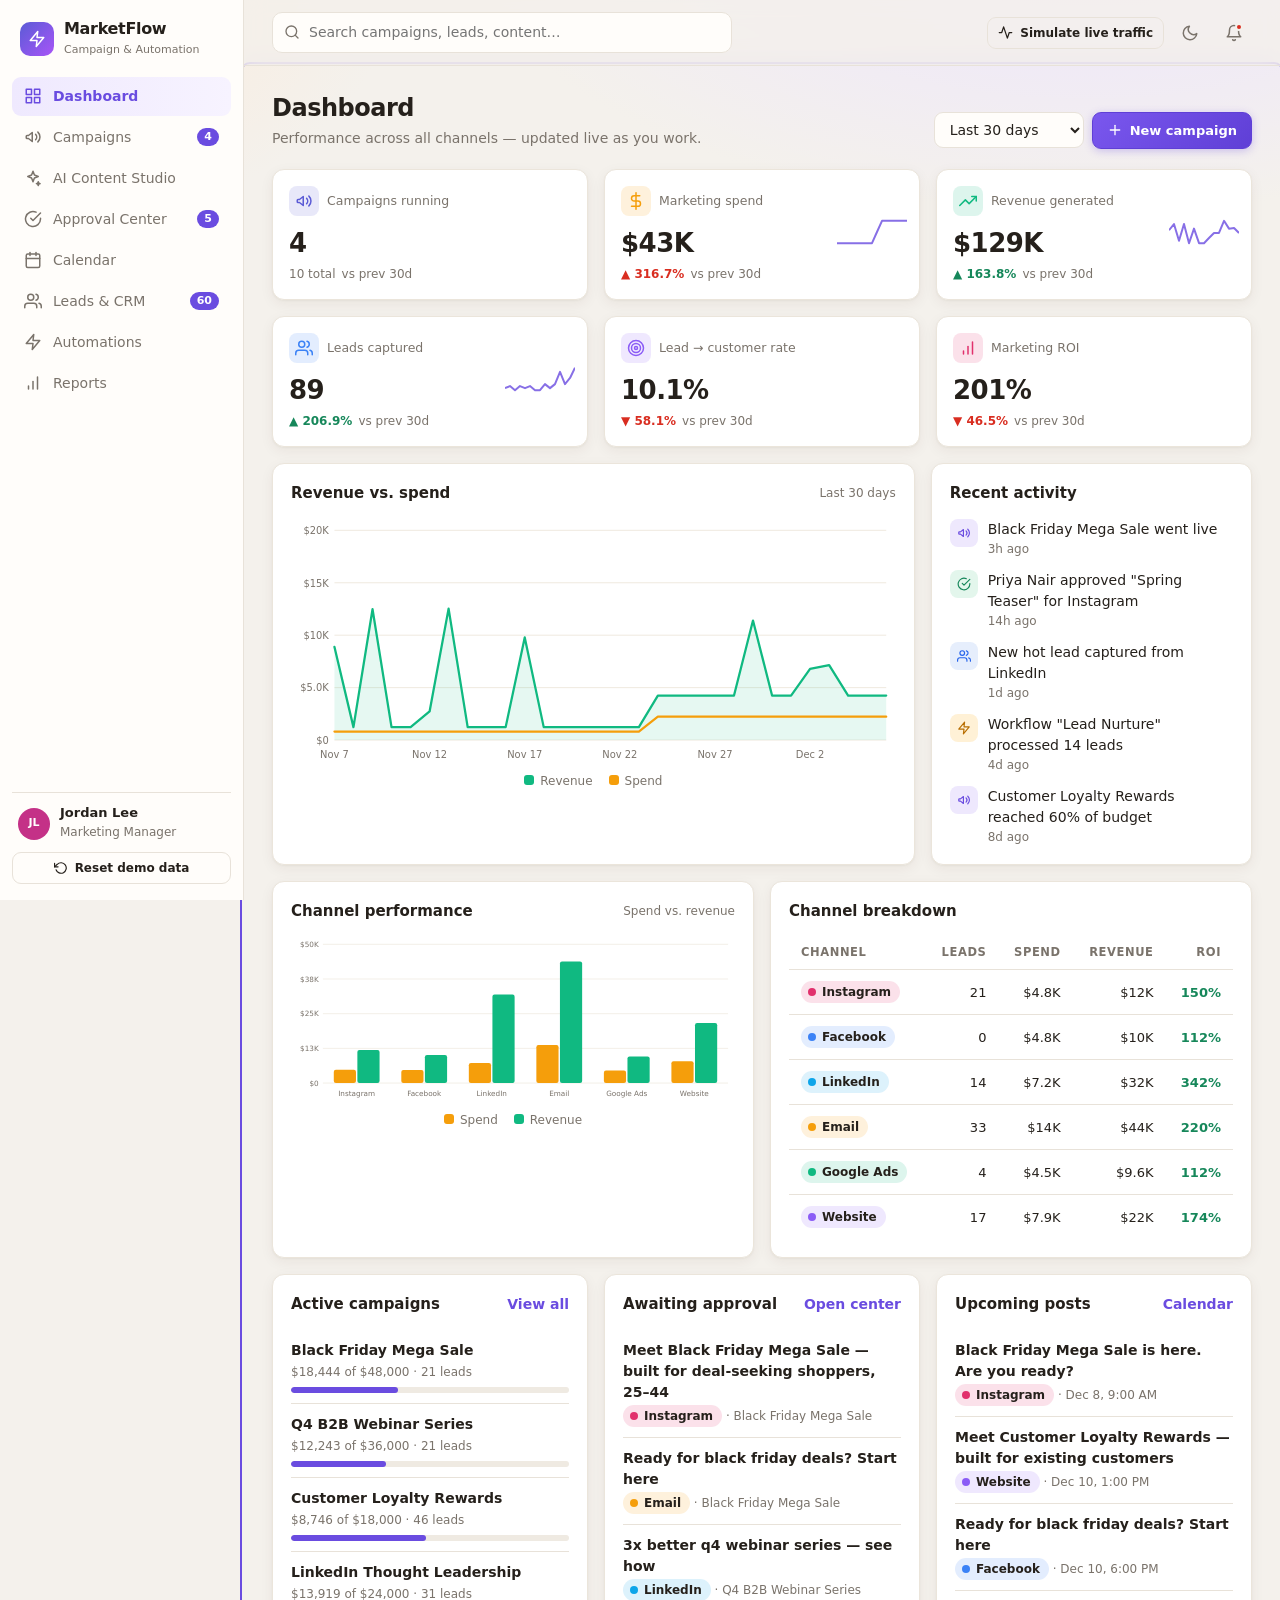
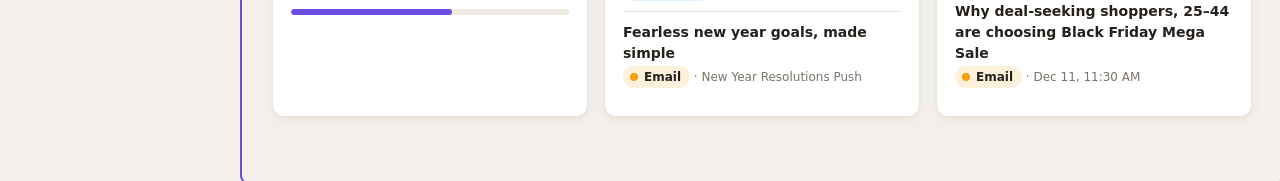
==== commit 0ed2cbaf: "Revert "Clean neutral light theme; default to light" This reverts commit 6d6c7c22dc1639c38b140c7951a" ====
--- a/index.html
+++ b/index.html
@@ -7,7 +7,7 @@
   <meta name="description" content="MarketFlow: a static, localStorage-powered marketing operations dashboard simulating campaigns, content, approvals, CRM and automation.">
   <link rel="icon" href="data:image/svg+xml,%3Csvg xmlns='http://www.w3.org/2000/svg' viewBox='0 0 32 32'%3E%3Crect width='32' height='32' rx='8' fill='%235b5bd6'/%3E%3Cpath d='M18 5L8 18h7l-1 9 10-13h-7z' fill='white'/%3E%3C/svg%3E">
   <link rel="stylesheet" href="css/styles.css">
-  <script>try{var t=JSON.parse(localStorage.getItem('marketflow.v1')||'{}').settings;document.documentElement.setAttribute('data-theme',(t&&t.theme)||'light')}catch(e){}</script>
+  <script>try{var t=JSON.parse(localStorage.getItem('marketflow.v1')||'{}').settings;document.documentElement.setAttribute('data-theme',(t&&t.theme)||(matchMedia('(prefers-color-scheme: dark)').matches?'dark':'light'))}catch(e){}</script>
 </head>
 <body>
   <div class="app" id="app"><div class="boot">Loading MarketFlow…</div></div>
--- a/css/styles.css
+++ b/css/styles.css
@@ -1,7 +1,7 @@
 /* MarketFlow — styles */
-:root{--bg:#f5f6f8;--surface:#fff;--surface2:#f9fafb;--text:#16181d;--muted:#6b7280;--border:#e5e7eb;--primary:#5b4fe0;--primary-h:#4a3fcc;--primary-s:#eeedfd;--on-primary:#fff;
---green:#16875a;--green-s:#e3f6ec;--amber:#b86e00;--amber-s:#fff1d6;--red:#d92d20;--red-s:#fde8e6;--blue:#2563eb;--blue-s:#e8f0fe;--purple:#7c3aed;--purple-s:#efe8fd;--orange:#d9560b;--orange-s:#ffeadb;--teal:#0f8a8a;--teal-s:#dcf5f3;--grey:#5b6474;--grey-s:#eef0f3;
---shadow:0 1px 2px rgba(16,24,40,.05),0 1px 3px rgba(16,24,40,.06);--shadow-l:0 20px 50px rgba(16,24,40,.22);--r:12px;--sbw:244px;--grid:#eceef2}
+:root{--bg:#f4f1ec;--surface:#fff;--surface2:#f8f5f0;--text:#25201b;--muted:#7a736b;--border:#e8e2d9;--primary:#6a4ce0;--primary-h:#5b3fc4;--primary-s:#eee8fd;--on-primary:#fff;
+--green:#16875a;--green-s:#e3f6ec;--amber:#b86e00;--amber-s:#fff1d6;--red:#d92d20;--red-s:#fde8e6;--blue:#2563eb;--blue-s:#e6eefc;--purple:#7c3aed;--purple-s:#efe8fd;--orange:#d9560b;--orange-s:#ffeadb;--teal:#0f8a8a;--teal-s:#dcf5f3;--grey:#5b6474;--grey-s:#efeae2;
+--shadow:0 1px 2px rgba(60,40,20,.04),0 4px 14px rgba(60,40,20,.06);--shadow-l:0 20px 50px rgba(16,24,40,.22);--r:12px;--sbw:244px;--grid:#eee8de}
 [data-theme=dark]{--bg:#151413;--surface:#1e1d1b;--surface2:#252321;--text:#efece8;--muted:#a29d96;--border:#33312e;--primary:#a58bf7;--primary-h:#b9a4fa;--primary-s:#2e2745;--on-primary:#1a1233;
 --green:#4ade9a;--green-s:#133326;--amber:#fbbf4a;--amber-s:#3a2c0d;--red:#ff7b72;--red-s:#40191a;--blue:#7aa7ff;--blue-s:#1f2b40;--purple:#b794ff;--purple-s:#2f2548;--orange:#ff9a5c;--orange-s:#3d2210;--teal:#4fd6d0;--teal-s:#0f3331;--grey:#aab2c4;--grey-s:#2c2a27;--shadow:0 1px 2px rgba(0,0,0,.4);--shadow-l:0 20px 50px rgba(0,0,0,.6);--grid:#2e2c29}
 *{box-sizing:border-box}html{scroll-behavior:smooth}
@@ -162,3 +162,12 @@
 @media(max-width:900px){.sidebar{position:fixed;left:0;top:0;transform:translateX(-100%);transition:.25s;box-shadow:var(--shadow-l)}.sidebar.open{transform:none}.scrim{display:none;position:fixed;inset:0;background:rgba(8,10,20,.5);z-index:25}body.menu-open .scrim{display:block}.only-m{display:inline-grid}.topbar{padding:10px 14px}main{padding:16px 14px 40px}.hide-s{display:none}}
 @media(max-width:600px){.kpis,.kpis5{grid-template-columns:1fr 1fr}.form{grid-template-columns:1fr}.dur{flex-direction:column}.cal-c{min-height:70px}.cal-ev .tt{display:none}.cal-ev{padding:2px 4px}.cal-ev .tm{font-size:10px}.cal-t{min-width:0;font-size:15px}.seg3{grid-template-columns:1fr 1fr}.branches{grid-template-columns:1fr}.fan{display:none}.hb{grid-template-columns:80px 1fr 52px}.fn{grid-template-columns:1fr}.node{min-width:0;width:100%}.cal.week .cal-g{grid-template-columns:1fr}.cal.week .cal-h{display:none}.cal.week .cal-c{min-height:0}.skel-grid{grid-template-columns:1fr 1fr}.mgrid{grid-template-columns:1fr 1fr}}
 @media(prefers-reduced-motion:reduce){*{animation:none!important;transition:none!important}}
+
+/* light-theme polish */
+:root:not([data-theme=dark]) body{background:radial-gradient(900px 420px at 85% -80px,#ece4ff 0,transparent 70%),radial-gradient(700px 380px at -5% 0,#fde9d6 0,transparent 65%),var(--bg);background-attachment:fixed}
+:root:not([data-theme=dark]) .sidebar{background:#fffdfa}
+:root:not([data-theme=dark]) .topbar{background:rgba(244,241,236,.8)}
+:root:not([data-theme=dark]) .card{border-color:#ebe5db}
+:root:not([data-theme=dark]) .btn.primary{background:linear-gradient(135deg,#7a57ee,#5f3fd6);border-color:#5f3fd6;box-shadow:0 2px 8px rgba(106,76,224,.3)}
+:root:not([data-theme=dark]) .nav-i.on{background:linear-gradient(90deg,#efe9fe,#f7f3ff)}
+:root:not([data-theme=dark]) .gsearch input,:root:not([data-theme=dark]) input,:root:not([data-theme=dark]) select,:root:not([data-theme=dark]) textarea{background:#fffdfa}
